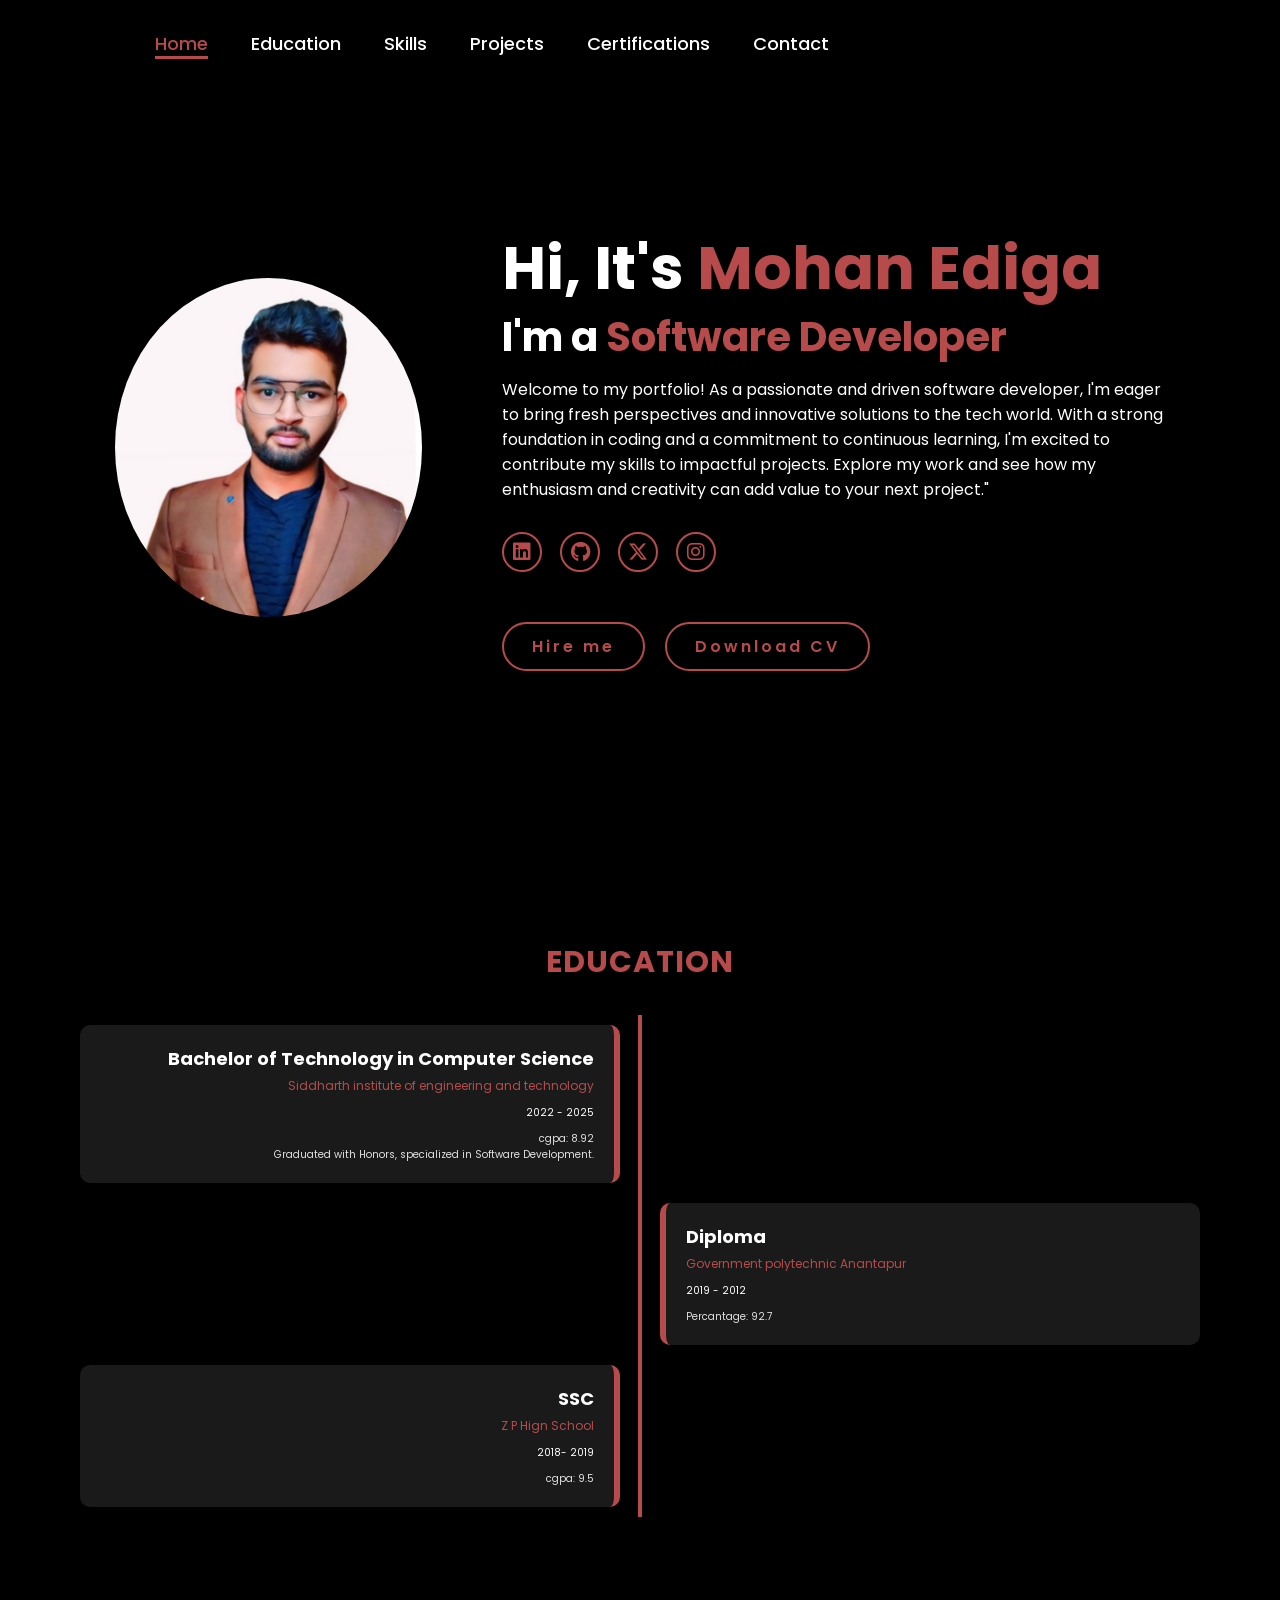
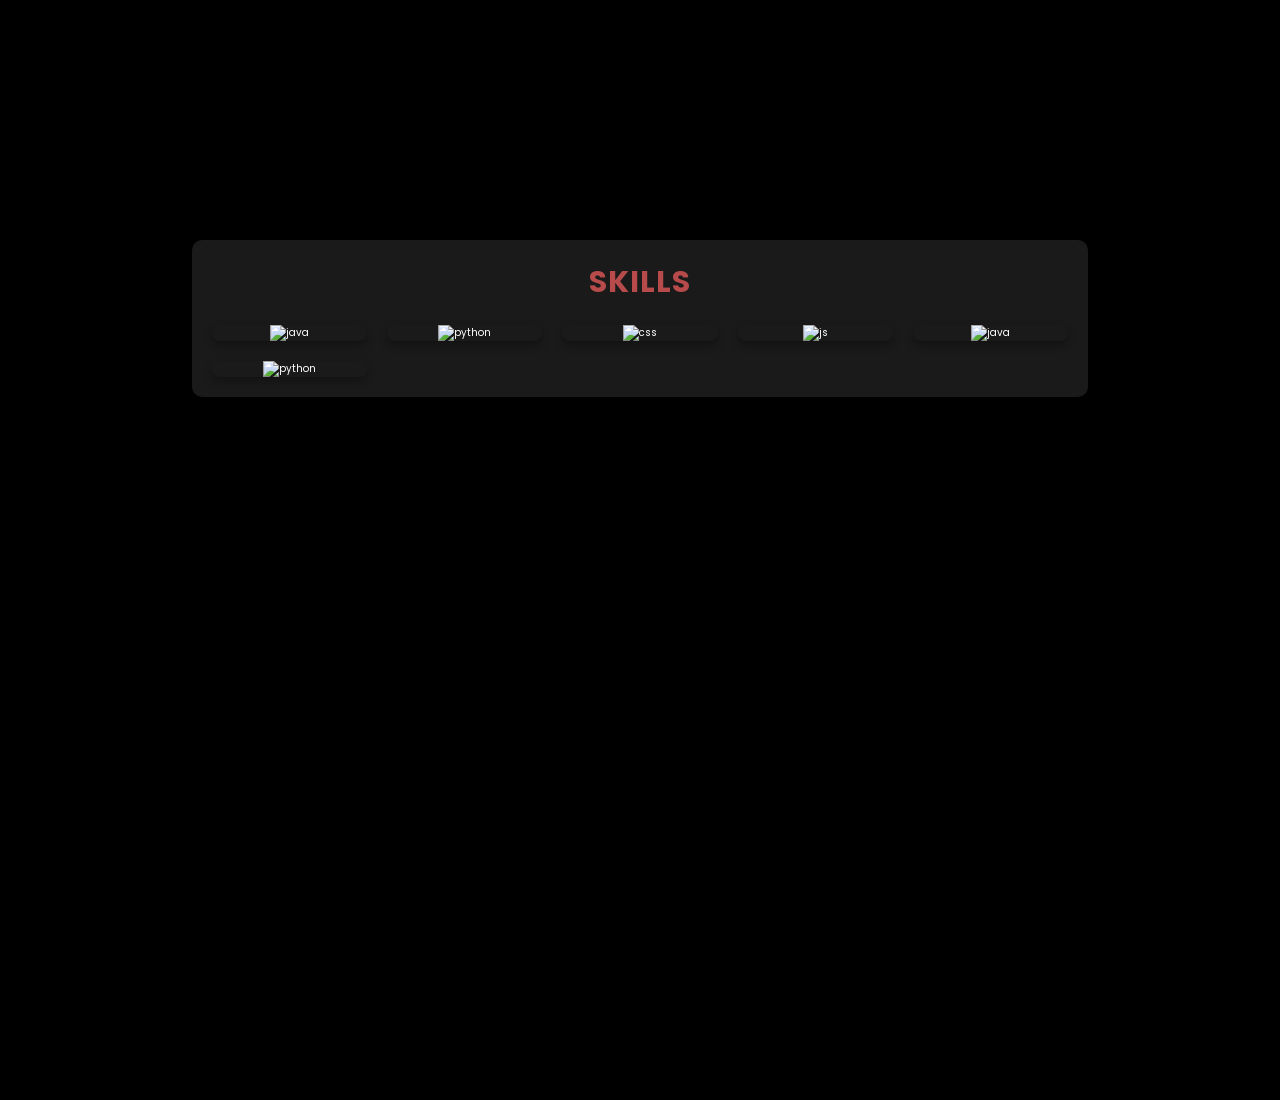
==== index.html @ 0253d7ac "Add files via upload" ====
<!DOCTYPE html>
<html lang="en">
<head>
    <meta charset="UTF-8">
    <meta name="viewport" content="width=device-width, initial-scale=1.0">
    <link rel="stylesheet" href="https://cdnjs.cloudflare.com/ajax/libs/font-awesome/6.5.2/css/all.min.css">
    <link rel="stylesheet" href="style.css">
    
    <title>Portfolio Website</title>
</head>
<body>
    <header>
        
        <div class="menu-button" onclick="toggleMenu()">☰</div>
        <nav>
            <a href="#home" class="active">Home</a>
            <a href="#education">Education</a>
            <a href="#skills">Skills</a>
            <a href="#">Projects</a>
            <a href="#">Certifications</a>
            <a href="#">Contact</a>
        </nav>
    </header>
    <section class="home" id="home">
        <div class="home-img">
            <img src="Photo.jpg" alt="profile photo">
        </div>
        <div class="home-content">
            <h1>Hi, It's <span>Mohan Ediga</span></h1>
            <h3 class="typing-text">I'm a <span>Software Developer</span></h3>
            <p>Welcome to my portfolio! As a passionate and driven software developer,
                 I'm eager to bring fresh perspectives and innovative solutions to the
                  tech world. With a strong foundation in coding and a commitment to 
                  continuous learning, I'm excited to contribute my skills to impactful 
                  projects. Explore my work and see how my enthusiasm and creativity can
                   add value to your next project."</p>
            <div class="social-icons">
                <a href="#"><i class="fa-brands fa-linkedin"></i></a>
                <a href="#"><i class="fa-brands fa-github"></i></a>
                <a href="#"><i class="fa-brands fa-x-twitter"></i></a>
                <a href="#"><i class="fa-brands fa-instagram"></i></a>
            </div>
            <div class="buttons">
                <a href="#" class="btn">Hire me</a>
                <a href="Mohan_Ediga_CV.pdf" download class="btn">Download CV</a>
            </div>
        </div>
    </section>
    <script>
        function toggleMenu() {
            const nav = document.querySelector('nav');
            nav.classList.toggle('active');
        }
    </script>
        <section id="education" class="education-section">
            <h2 class="section-title">Education</h2>
            <div class="timeline">
                <div class="timeline-item left">
                    <div class="timeline-content">
                        <h3 class="degree">Bachelor of Technology in Computer Science</h3>
                        <p class="institution">Siddharth institute of engineering and technology</p>
                        <span class="timeline-date">2022 - 2025</span>
                        <p class="description"> cgpa: 8.92 <br>Graduated with Honors, specialized in Software Development.</p>
                    </div>
                </div>
                <div class="timeline-item right">
                    <div class="timeline-content">
                        <h3 class="degree">Diploma</h3>
                        <p class="institution">Government polytechnic Anantapur</p>
                        <span class="timeline-date">2019 - 2012</span>
                        <p class="description">Percantage: 92.7</p>
                    </div>
                </div>
                <div class="timeline-item left">
                    <div class="timeline-content">
                        <h3 class="degree">SSC</h3>
                        <p class="institution">Z P Hign School</p>
                        <span class="timeline-date">2018- 2019</span>
                        <p class="description"> cgpa: 9.5 </p>
                    </div>
                </div>
                <!-- Add more timeline items as needed -->
            </div>
        </section>
        <script>
         document.addEventListener('DOMContentLoaded', function() {
    const timelineItems = document.querySelectorAll('.timeline-item');

    function animateOnScroll() {
        const windowHeight = window.innerHeight;
        timelineItems.forEach(item => {
            const itemTop = item.getBoundingClientRect().top;
            const itemBottom = item.getBoundingClientRect().bottom;

            if (itemTop < windowHeight - 100 && itemBottom > 0) { // Adjust trigger point as needed
                item.classList.add('show');
                item.classList.remove('hide');
            } else {
                item.classList.remove('show');
                item.classList.add('hide');
            }
        });
    }

    window.addEventListener('scroll', animateOnScroll);
    animateOnScroll(); // Initial check in case items are already in view
});

    </script>
    <section class="skills-section" id="skills">
        <div class="skills-container">
            <h2>Skills</h2>
            <div class="skills-grid">
                <div class="skill-item">
                    <img src="https://dev.java/assets/images/java-logo-vert-blk.png" alt="java">
                </div>
                <div class="skill-item">
                    <img src="https://miro.medium.com/v2/resize:fit:700/1*3IcLSFuT8PQg4cUBaRXH1A.png" alt="python">
                </div>
                <div class="skill-item">
                    <img src="https://e7.pngegg.com/pngimages/603/759/png-clipart-css3-cascading-style-sheets-logo-html-world-wide-web-blue-angle-thumbnail.png" alt="css">
                </div>
                <div class="skill-item">
                    <img src="https://w7.pngwing.com/pngs/160/708/png-transparent-javascript-logo-javascript-logo-language-algorithm-app-3d-icon-thumbnail.png" alt="js">
                </div>
                <div class="skill-item">
                    <img src="https://dev.java/assets/images/java-logo-vert-blk.png" alt="java">
                </div>
                <div class="skill-item">
                    <img src="https://miro.medium.com/v2/resize:fit:700/1*3IcLSFuT8PQg4cUBaRXH1A.png" alt="python">
                </div>
                <!-- Add more skill items as needed -->
            </div>
        </div>
    </section>
    
       

</body>
</html>
---- style.css ----
@import url('https://fonts.googleapis.com/css2?family=Poppins:wght@100;200;300;400;500;600&display=swap');

*{
    margin: 0;
    padding: 0;
    box-sizing: border-box;
    text-decoration: none;
    border: none;
    outline: none;
    font-family: 'Poppins', sans-serif;
}

html{
    font-size: 62.5%;
}

body{
    width: 100%;
    height: 100vh;
    overflow-x: hidden;
    background-color: black;
    color: white;
}

header{
    margin-top: 20px;
    position: fixed;
    top: 0;
    left: 0;
    width: 100%;
    padding: 1rem 9%;
    
    background-color: transparent;
    filter: drop-shadow(10px);
    display: flex;
    justify-content: space-between;
    align-items: center;
    z-index: 100;
}

.menu-button {
    display: none;
    position: absolute;
    top: 1rem;
    left: 1rem;
    font-size: 2rem;
    cursor: pointer;
    z-index: 1000;
}

nav a{
    font-size: 1.8rem;
    color: white;
    margin-left: 4rem;
    font-weight: 500;
    transition: 0.3s ease;
    border-bottom: 3px solid transparent;
}

nav a:hover,
nav a.active{
    color: #b74b4b;
    border-bottom: 3px solid #b74b4b;
}

@media(max-width:800px){
    .menu-button {
        display: block;
    }

    nav {
        position: absolute;
        display: none;
        top: 0;
        left: -100%; /* Hidden off the screen initially */
        width: 60%;
        height: 100%;
        padding: 2rem;
       
        background-color: #161616;
        transition: left 0.3s ease-in-out;
        border-right: 3px solid #b74b4b;
        border-bottom-right-radius: 2rem;
    }

    nav.active {
        left: 0; /* Slide in from the left */
        display: block;
    }

    nav a {
        display: block;
        font-size: 2rem;
        margin: 2rem 0;
    }

    nav a:hover
     {
        padding: 1rem;
        border-radius: 0.5rem;
        border-bottom: 0.5rem solid #b74b4b;
        background-color: #2b2b2b;
    }
}

section{
    min-height: 100vh;
    padding: 5rem 9% 5rem;
}

.home{
    display: flex;
    justify-content: center;
    align-items: center;
    gap: 8rem;
    background-color: black;
}

.home .home-content h1{
    font-size: 6rem;
    font-weight: 700;
    line-height: 1.3;
}

span{
    color: #b74b4b;
}

.home-content h3{
    font-size: 4rem;
    margin-bottom: 1rem;
    font-weight: 700;
}

.home-content p{
    font-size: 1.6rem;
}

.home-img{
    border-radius: 50%;
}

.home-img img{
    position: relative;
    width: 24vw; /* Decreased size */
    border-radius: 50%;
    box-shadow: 0 0 25px solid #b74b4b;
    cursor: pointer;
    transition: 0.2s linear;
}

.social-icons a{
    display: inline-flex;
    justify-content: center;
    align-items: center;
    width: 4rem;
    height: 4rem;
    background-color: transparent;
    border: 0.2rem solid #b74b4b;
    font-size: 2rem;
    border-radius: 50%;
    margin: 3rem 1.5rem 3rem 0;
    transition: 0.3s ease;
    color: #b74b4b;
}

.social-icons a:hover{
    color: black;
    transform: scale(1.3) translateY(-5px);
    background-color: #b74b4b;
    box-shadow: 0  0 25px #b74b4b;
}

.buttons {
    display: flex;
    gap: 2rem;
    margin-top: 2rem;
}

.btn{
    display: inline-block;
    padding: 1rem 2.8rem;
    background-color: black;
    border-radius: 4rem;
    font-size: 1.6rem;
    color: #b74b4b;
    letter-spacing: 0.3rem;
    font-weight: 600;
    border: 2px solid #b74b4b;
    transition: 0.3s ease;
    cursor: pointer;
}

.btn:hover{
    transform: scale(1.03);
    background-color: #b74b4b;
    color: black;
    box-shadow: 0 0 25px #b74b4b;
}

.typing-text{
    font-size: 34px;
    font-weight: 600;
    min-width: 280px;
}

.typing-text span{
    position: relative;
}

@media (max-width: 1000px){
    .home{
        gap: 4rem;
    }
}

@media(max-width:700px){
    .home{
        flex-direction: column;
        margin: 5rem 4rem;
    }

    .home .home-content h3{
        font-size: 2.5rem;
    }

    .home-content h1{
        font-size: 50%;
    }

    .home-img img{
        width: 50vw; /* Decreased size on mobile */
        margin-top: 4rem;
    }
}



/*  eduatiion section */
                                 


.education-section {
    padding: 4rem 0;
     /* Black background */
    position: relative;
    z-index: 1;
}

.section-title {
    font-size: 3rem;
    text-align: center;
    color: #b74b4b;
    margin-bottom: 3rem;
    text-transform: uppercase;
    letter-spacing: 0.1rem;
    position: relative;
}

.timeline {
    position: relative;
    max-width: 1200px;
    margin: 0 auto;
    padding: 0 2rem;
    list-style-type: none;
}

.timeline::before {
    content: '';
    position: absolute;
    top: 0;
    bottom: 0;
    left: 50%;
    width: 4px;
    background-color: #b74b4b;
    transform: translateX(-50%);
    z-index: 1;
}

.timeline-item {
    position: relative;
    width: 50%;
    padding: 1rem 2rem;
    box-sizing: border-box;
    opacity: 0; /* Initially hidden */
    transition: opacity 0.6s ease, transform 0.6s ease;
}

.timeline-item.left {
    left: 0;
    text-align: right;
    transform: translateX(-50px); /* Initially offset for left items */
}

.timeline-item.right {
    left: 50%;
    text-align: left;
    transform: translateX(50px); /* Initially offset for right items */
}

.timeline-item.show {
    opacity: 1; /* Make visible */
    transform: translateX(0); /* Reset position */
}

.timeline-item.hide {
    opacity: 0; /* Hide when not in view */
    transform: translateX(-50px); /* Move out to left for left items */
}

.timeline-item.right.hide {
    transform: translateX(50px); /* Move out to right for right items */
}

.timeline-item .timeline-content {
    background-color: rgba(255, 255, 255, 0.1);
    padding: 2rem;
    border-radius: 1rem;
    box-shadow: 0 8px 32px rgba(0, 0, 0, 0.37);
    transition: transform 0.3s ease-in-out, box-shadow 0.3s ease-in-out;
    position: relative;
    z-index: 2;
}

.timeline-item.left .timeline-content {
    border-right: 6px solid #b74b4b;
}

.timeline-item.right .timeline-content {
    border-left: 6px solid #b74b4b;
}

.timeline-item:hover .timeline-content {
    transform: translateY(-10px);
    box-shadow: 0 12px 24px rgba(0, 0, 0, 0.5);
}

.degree {
    font-size: 1.8rem;
    color: #ffffff;
    margin-bottom: 0.5rem;
}

.institution {
    font-size: 1.2rem;
    color: #b74b4b;
    margin-bottom: 1rem;
}

.timeline-date {
    font-size: 1rem;
    color: #ffffff;
    margin-bottom: 1rem;
    display: block;
}

.description {
    font-size: 1rem;
    color: #e0e0e0;
}

@keyframes slideInLeft {
    0% {
        opacity: 0;
        transform: translateX(-50px);
    }
    100% {
        opacity: 1;
        transform: translateX(0);
    }
}

@keyframes slideInRight {
    0% {
        opacity: 0;
        transform: translateX(50px);
    }
    100% {
        opacity: 1;
        transform: translateX(0);
    }
}

@media screen and (max-width: 768px) {
    .timeline-item {
        width: 100%;
        padding-left: 5rem;
        padding-right: 5rem;
    }

    .timeline-item.left,
    .timeline-item.right {
        left: 0;
        text-align: center;
        transform: translateX(0);
    }

    .timeline::before {
        left: 10%;
    }
}

/* skill section */

.skills-section {
    padding: 4rem 0;
    
    position: relative;
}

.skills-container {
    width: 70%;
    margin: 0 auto;
    padding: 2rem;
    background: rgba(255, 255, 255, 0.1);
    backdrop-filter: blur(10px);
    border-radius: 1rem;
    box-shadow: 0 8px 32px rgba(0, 0, 0, 0.37);
    text-align: center;
}

.skills-container h2 {
    font-size: 3rem;
    color: #b74b4b;
    margin-bottom: 2rem;
    text-transform: uppercase;
    letter-spacing: 0.1rem;
}

.skills-grid {
    display: grid;
    grid-template-columns: repeat(auto-fit, minmax(150px, 1fr));
    gap: 2rem;
}

.skill-item {
    position: relative;
    overflow: hidden;
    border-radius: 1rem;
    box-shadow: 0 4px 8px rgba(0, 0, 0, 0.3);
    transition: transform 0.3s ease, box-shadow 0.3s ease;
}

.skill-item img {
    width: 100%;
    height: 100%;
    object-fit: cover;
    transition: transform 0.3s ease, filter 0.3s ease;
}

.skill-item:hover {
    transform: translateY(-10px);
    box-shadow: 0 10px 20px rgba(0, 0, 0, 0.5);
}

.skill-item:hover img {
    transform: scale(1.1);
    filter: brightness(1.2);
}
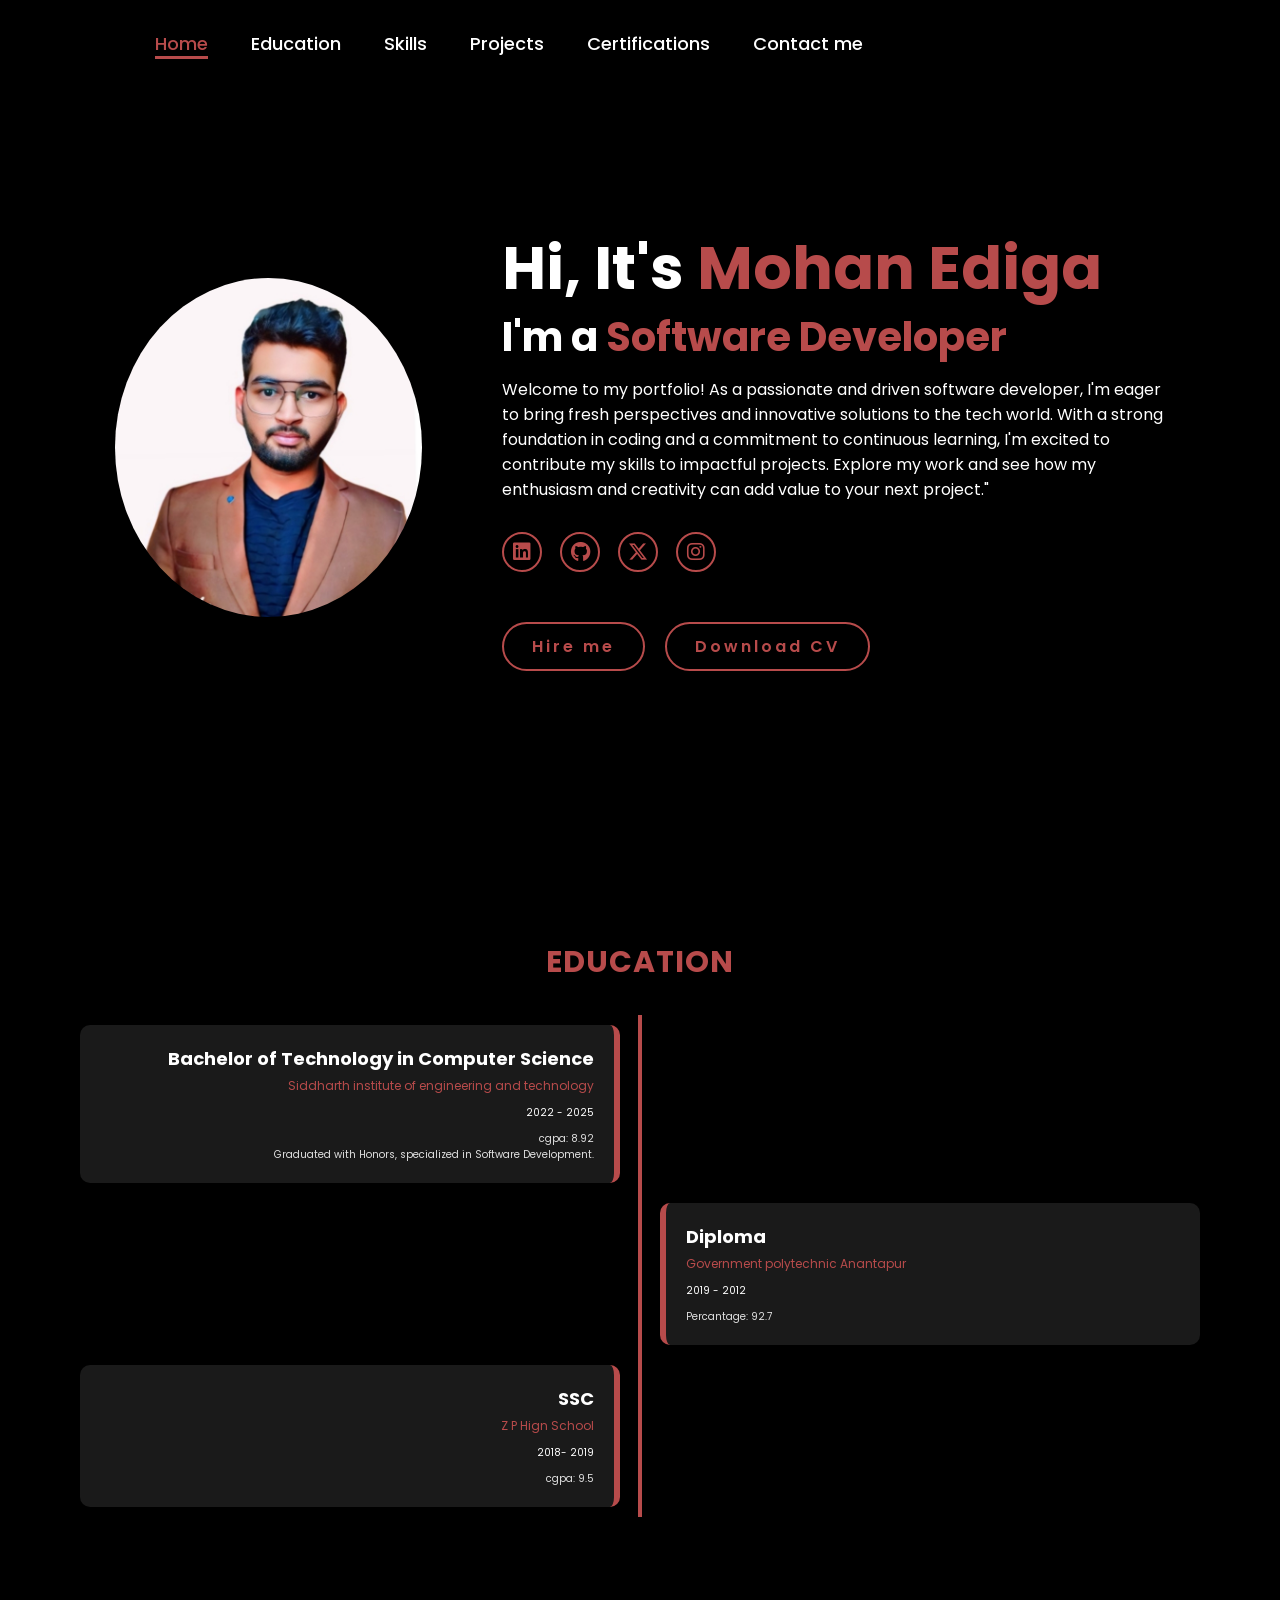
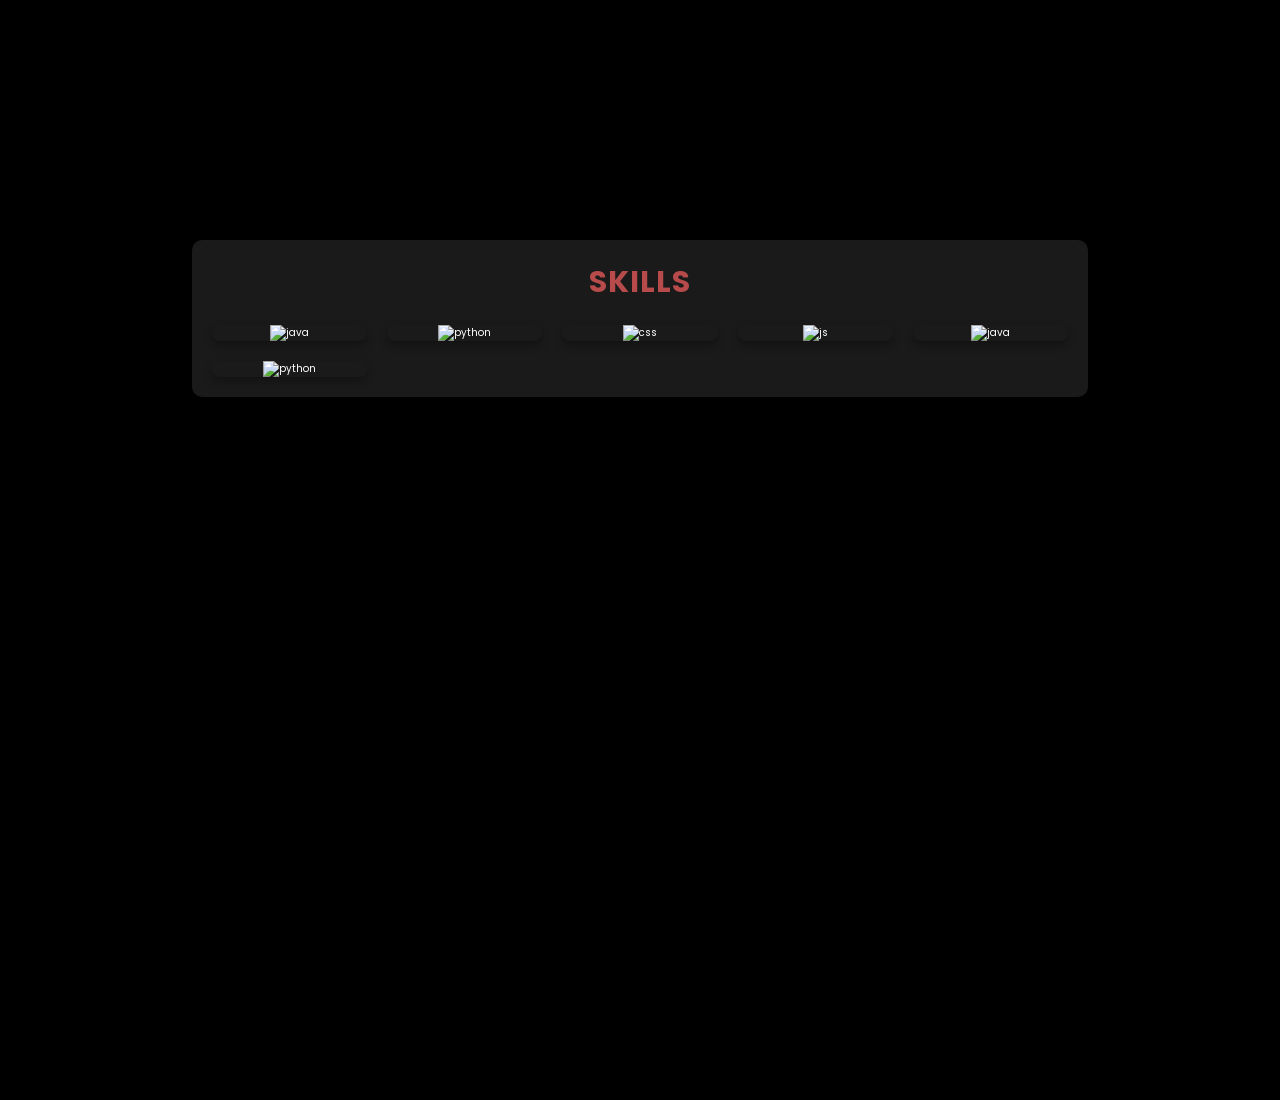
==== commit 265f911f: "Update index.html" ====
--- a/index.html
+++ b/index.html
@@ -18,7 +18,7 @@
             <a href="#skills">Skills</a>
             <a href="#">Projects</a>
             <a href="#">Certifications</a>
-            <a href="#">Contact</a>
+            <a href="#">Contact me</a>
         </nav>
     </header>
     <section class="home" id="home">
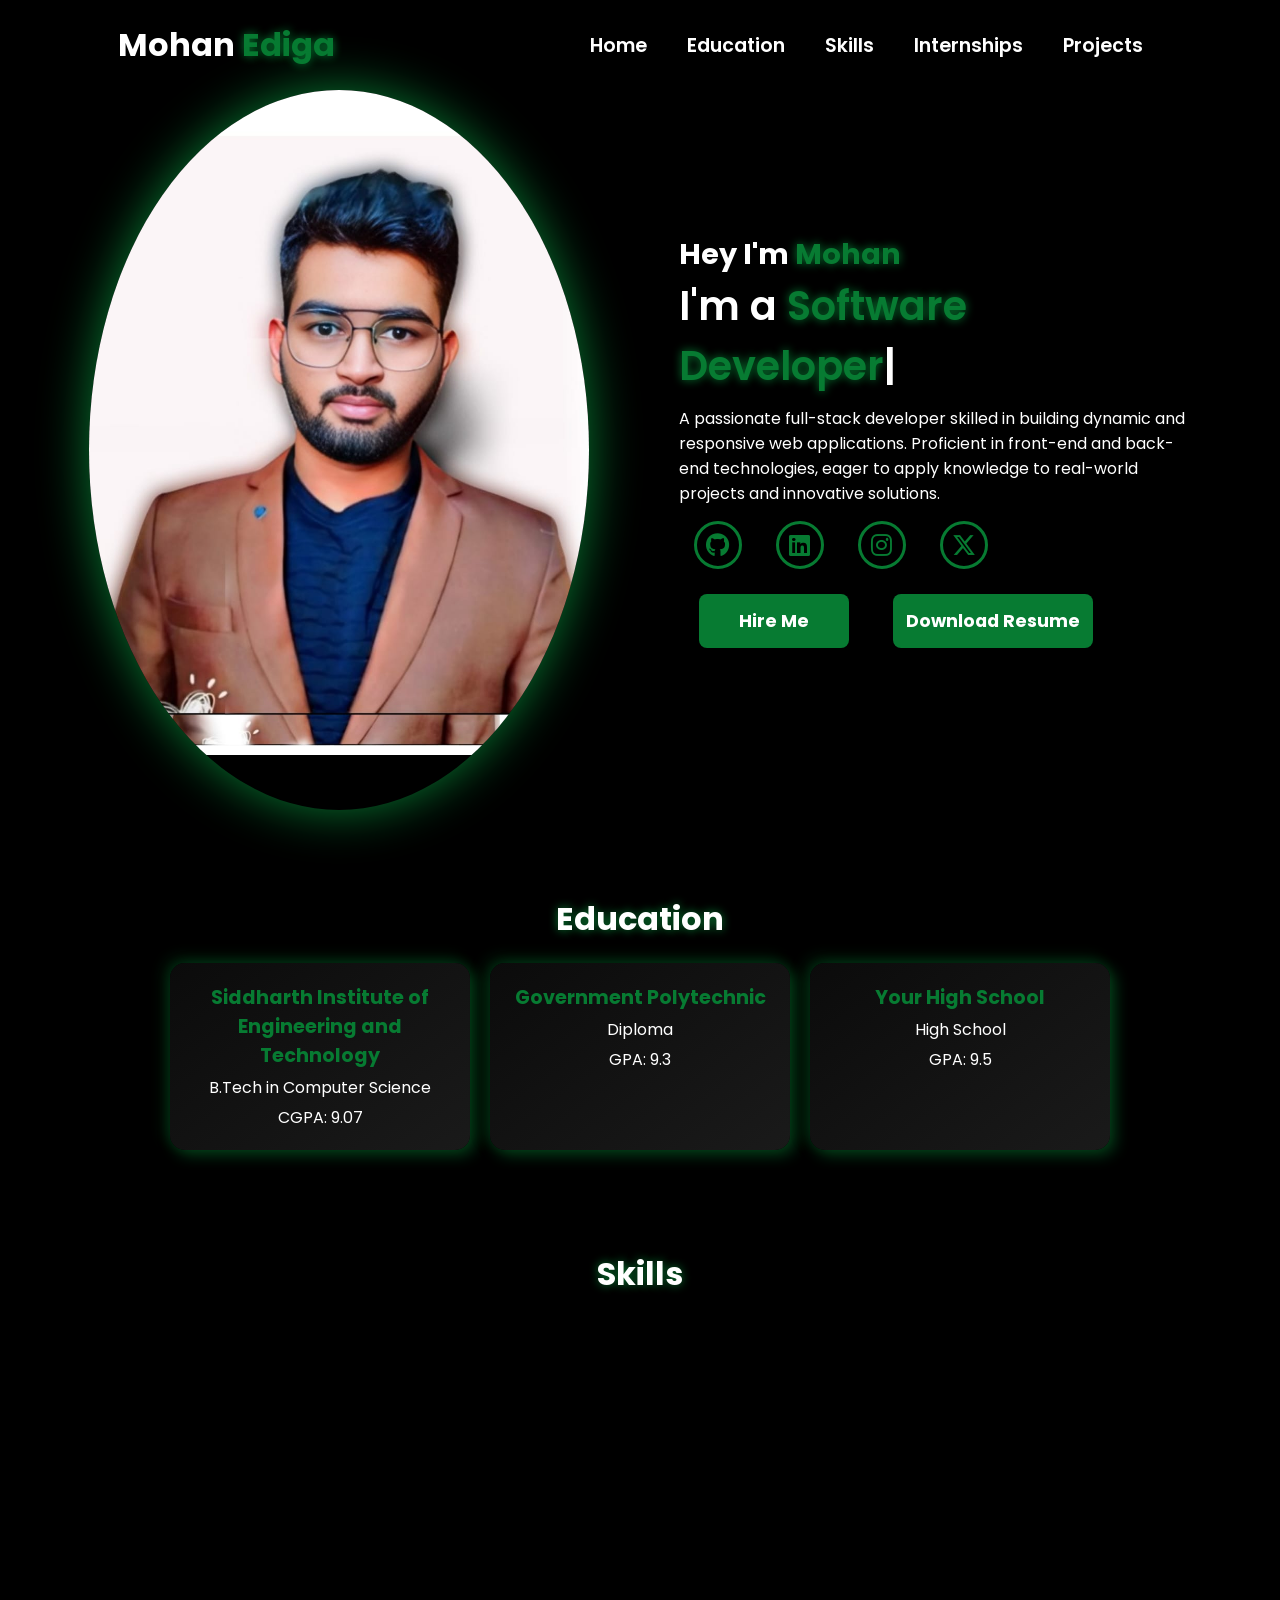
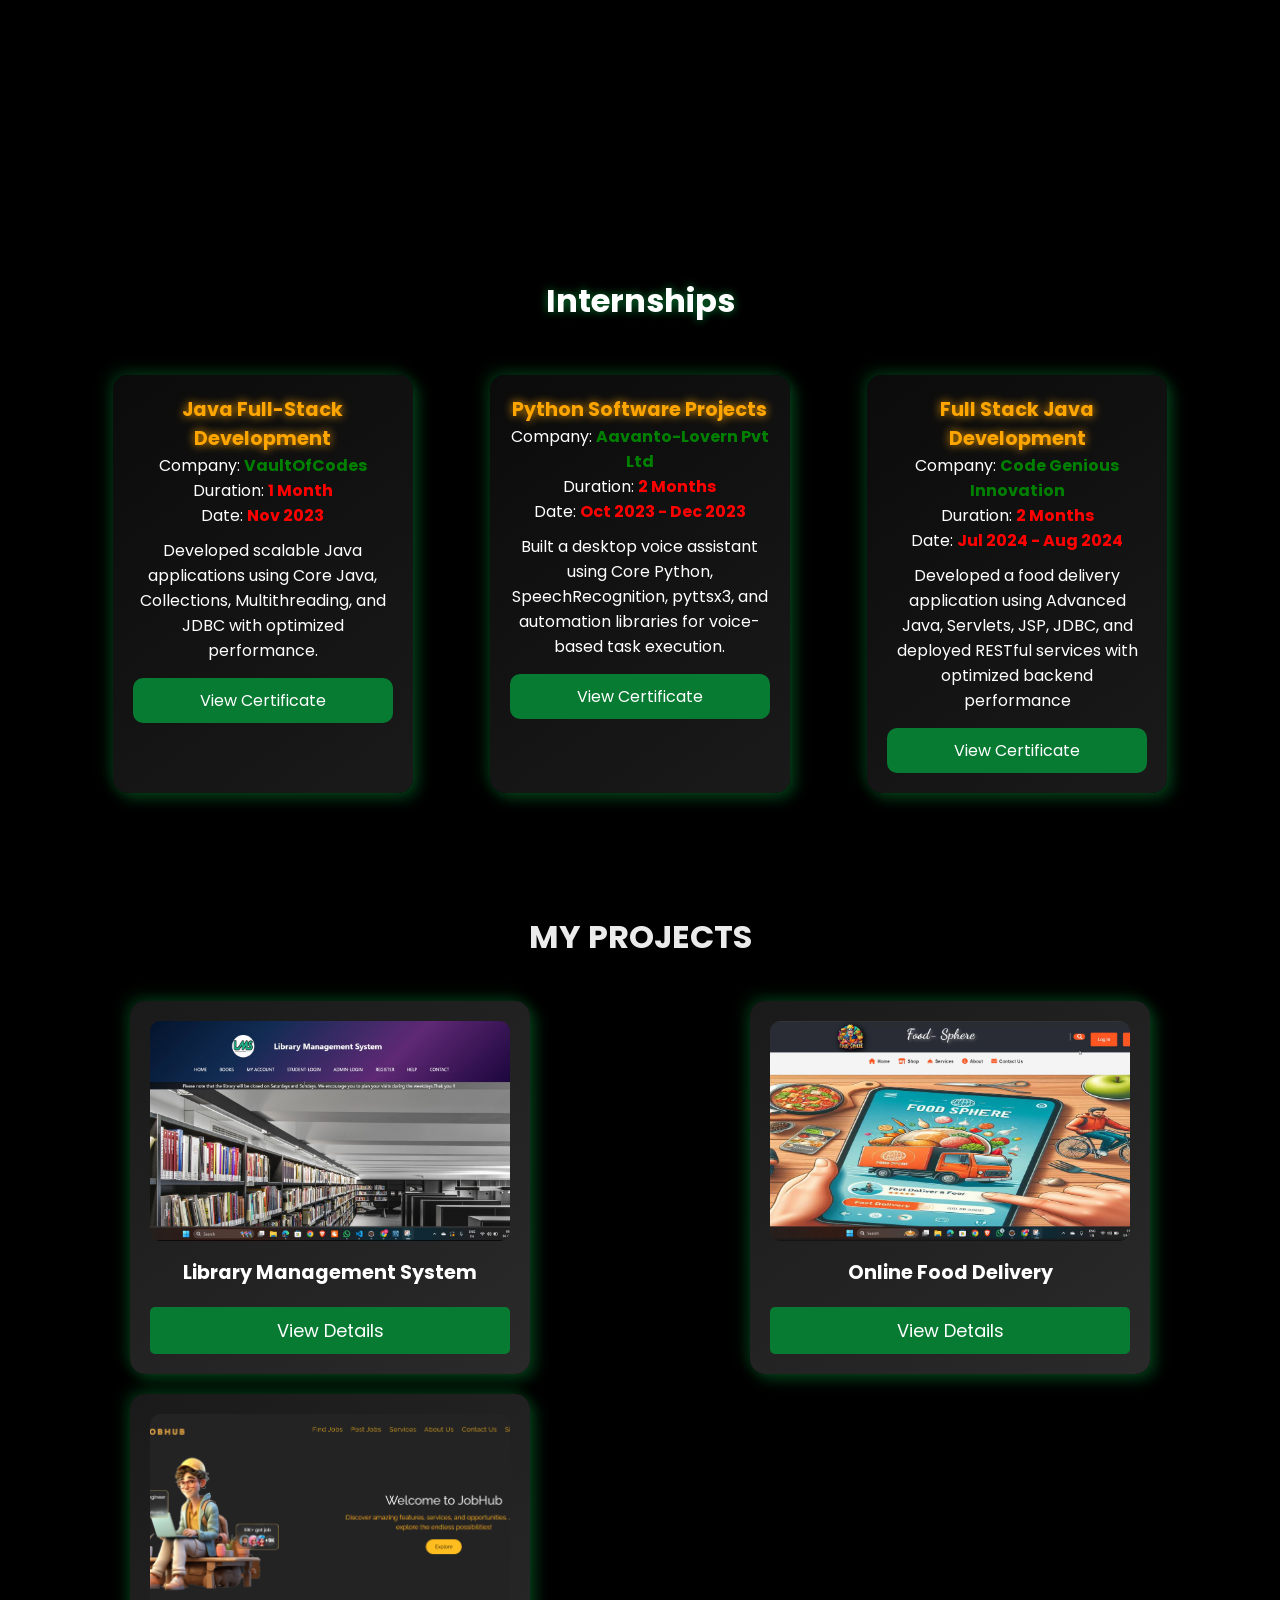
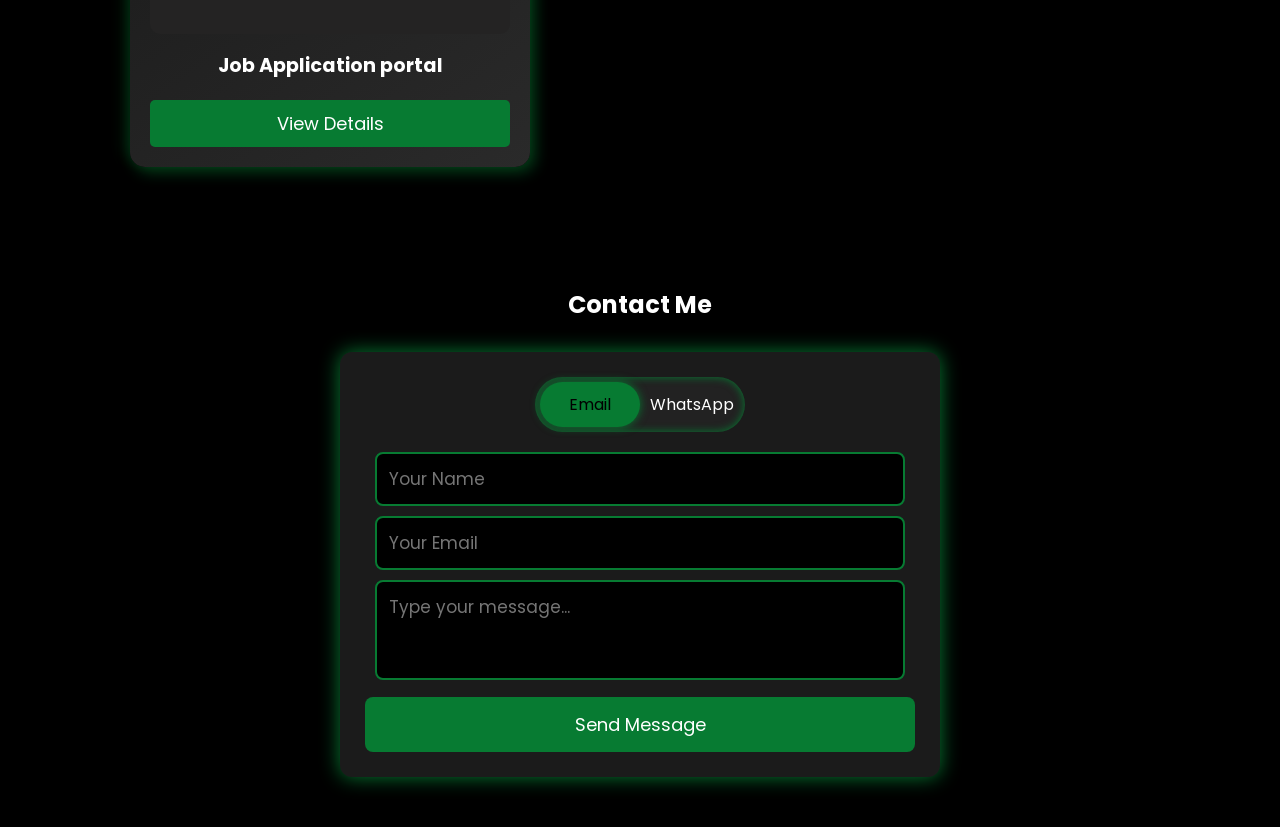
==== commit be1a7843: "v1" ====
--- a/index.html
+++ b/index.html
@@ -1,140 +1,475 @@
-<!DOCTYPE html>
-<html lang="en">
-<head>
-    <meta charset="UTF-8">
-    <meta name="viewport" content="width=device-width, initial-scale=1.0">
-    <link rel="stylesheet" href="https://cdnjs.cloudflare.com/ajax/libs/font-awesome/6.5.2/css/all.min.css">
-    <link rel="stylesheet" href="style.css">
-    
-    <title>Portfolio Website</title>
-</head>
-<body>
-    <header>
-        
-        <div class="menu-button" onclick="toggleMenu()">☰</div>
-        <nav>
-            <a href="#home" class="active">Home</a>
-            <a href="#education">Education</a>
-            <a href="#skills">Skills</a>
-            <a href="#">Projects</a>
-            <a href="#">Certifications</a>
-            <a href="#">Contact me</a>
-        </nav>
-    </header>
-    <section class="home" id="home">
-        <div class="home-img">
-            <img src="Photo.jpg" alt="profile photo">
-        </div>
-        <div class="home-content">
-            <h1>Hi, It's <span>Mohan Ediga</span></h1>
-            <h3 class="typing-text">I'm a <span>Software Developer</span></h3>
-            <p>Welcome to my portfolio! As a passionate and driven software developer,
-                 I'm eager to bring fresh perspectives and innovative solutions to the
-                  tech world. With a strong foundation in coding and a commitment to 
-                  continuous learning, I'm excited to contribute my skills to impactful 
-                  projects. Explore my work and see how my enthusiasm and creativity can
-                   add value to your next project."</p>
-            <div class="social-icons">
-                <a href="#"><i class="fa-brands fa-linkedin"></i></a>
-                <a href="#"><i class="fa-brands fa-github"></i></a>
-                <a href="#"><i class="fa-brands fa-x-twitter"></i></a>
-                <a href="#"><i class="fa-brands fa-instagram"></i></a>
-            </div>
-            <div class="buttons">
-                <a href="#" class="btn">Hire me</a>
-                <a href="Mohan_Ediga_CV.pdf" download class="btn">Download CV</a>
-            </div>
-        </div>
-    </section>
-    <script>
-        function toggleMenu() {
-            const nav = document.querySelector('nav');
-            nav.classList.toggle('active');
-        }
-    </script>
-        <section id="education" class="education-section">
-            <h2 class="section-title">Education</h2>
-            <div class="timeline">
-                <div class="timeline-item left">
-                    <div class="timeline-content">
-                        <h3 class="degree">Bachelor of Technology in Computer Science</h3>
-                        <p class="institution">Siddharth institute of engineering and technology</p>
-                        <span class="timeline-date">2022 - 2025</span>
-                        <p class="description"> cgpa: 8.92 <br>Graduated with Honors, specialized in Software Development.</p>
-                    </div>
-                </div>
-                <div class="timeline-item right">
-                    <div class="timeline-content">
-                        <h3 class="degree">Diploma</h3>
-                        <p class="institution">Government polytechnic Anantapur</p>
-                        <span class="timeline-date">2019 - 2012</span>
-                        <p class="description">Percantage: 92.7</p>
-                    </div>
-                </div>
-                <div class="timeline-item left">
-                    <div class="timeline-content">
-                        <h3 class="degree">SSC</h3>
-                        <p class="institution">Z P Hign School</p>
-                        <span class="timeline-date">2018- 2019</span>
-                        <p class="description"> cgpa: 9.5 </p>
-                    </div>
-                </div>
-                <!-- Add more timeline items as needed -->
-            </div>
-        </section>
-        <script>
-         document.addEventListener('DOMContentLoaded', function() {
-    const timelineItems = document.querySelectorAll('.timeline-item');
-
-    function animateOnScroll() {
-        const windowHeight = window.innerHeight;
-        timelineItems.forEach(item => {
-            const itemTop = item.getBoundingClientRect().top;
-            const itemBottom = item.getBoundingClientRect().bottom;
-
-            if (itemTop < windowHeight - 100 && itemBottom > 0) { // Adjust trigger point as needed
-                item.classList.add('show');
-                item.classList.remove('hide');
-            } else {
-                item.classList.remove('show');
-                item.classList.add('hide');
-            }
-        });
-    }
-
-    window.addEventListener('scroll', animateOnScroll);
-    animateOnScroll(); // Initial check in case items are already in view
-});
-
-    </script>
-    <section class="skills-section" id="skills">
-        <div class="skills-container">
-            <h2>Skills</h2>
-            <div class="skills-grid">
-                <div class="skill-item">
-                    <img src="https://dev.java/assets/images/java-logo-vert-blk.png" alt="java">
-                </div>
-                <div class="skill-item">
-                    <img src="https://miro.medium.com/v2/resize:fit:700/1*3IcLSFuT8PQg4cUBaRXH1A.png" alt="python">
-                </div>
-                <div class="skill-item">
-                    <img src="https://e7.pngegg.com/pngimages/603/759/png-clipart-css3-cascading-style-sheets-logo-html-world-wide-web-blue-angle-thumbnail.png" alt="css">
-                </div>
-                <div class="skill-item">
-                    <img src="https://w7.pngwing.com/pngs/160/708/png-transparent-javascript-logo-javascript-logo-language-algorithm-app-3d-icon-thumbnail.png" alt="js">
-                </div>
-                <div class="skill-item">
-                    <img src="https://dev.java/assets/images/java-logo-vert-blk.png" alt="java">
-                </div>
-                <div class="skill-item">
-                    <img src="https://miro.medium.com/v2/resize:fit:700/1*3IcLSFuT8PQg4cUBaRXH1A.png" alt="python">
-                </div>
-                <!-- Add more skill items as needed -->
-            </div>
-        </div>
-    </section>
-    
-       
-
-</body>
-</html>
+<!DOCTYPE html>
+<html lang="en">
+<head>
+    <meta charset="UTF-8">
+    <meta name="viewport" content="width=device-width, initial-scale=1.0">
+    <link rel="stylesheet" href="https://cdnjs.cloudflare.com/ajax/libs/font-awesome/6.5.1/css/all.min.css">
+    <link rel="stylesheet" href="https://unpkg.com/aos@next/dist/aos.css" />
+    <link rel="stylesheet" href="portfolio.css">
+    <title>Mohan Portfolio</title>
+</head>
+<body>
+    <nav>
+        <div class="nav-container">
+            <div class="logo" data-aos="zoom-in" data-aos-duration="1500">
+                Mohan <span>Ediga</span>
+            </div>
+            <div class="links">
+                <div class="link" data-aos="fade-up" data-aos-duration="1500" data-aos-delay="100"><a href="#home">Home</a></div>
+                <div class="link" data-aos="fade-up" data-aos-duration="1500" data-aos-delay="200"><a href="#education">Education</a></div>
+                <div class="link" data-aos="fade-up" data-aos-duration="1500" data-aos-delay="300"><a href="#Skills">Skills</a></div>
+                <div class="link" data-aos="fade-up" data-aos-duration="1500" data-aos-delay="400"><a href="#internships">Internships</a></div>
+                <div class="link" data-aos="fade-up" data-aos-duration="1500" data-aos-delay="500"><a href="#projects">Projects</a></div>
+        </div>
+        <i class="fa-solid fa-bars hamburg" onclick="hamburg()"></i>
+    </div>
+        <div class="dropdown">
+            <div class="links">
+                <a href="#home">Home</a>
+                <a href="#education">Education</a>
+                <a href="#Skills">Skills</a>
+                <a href="#internships">Internships</a>
+                <a href="#projects">Projects</a>
+                <i class="fa-solid fa-xmark cancel" onclick="cancel()"></i>
+            </div>
+        </div>
+    </nav>
+    <section>
+        <div class="main-container" id="home">
+            <div class="image" data-aos="zoom-out" data-aos-duration="3000">
+                <img src="images/profile.jpg" alt="">
+            </div>
+            <div class="content">
+                <h1 data-aos="fade-left" data-aos-duration="1500" data-aos-delay="700">Hey I'm <span>Mohan</span></h1>
+                <div class="typewriter" data-aos="fade-right" data-aos-duration="1500" data-aos-delay="900">I'm a <span class="typewriter-text"></span><label for="">|</label></div>
+                <p data-aos="flip-down" data-aos-duration="1500" data-aos-delay="1100">A passionate full-stack developer skilled in building dynamic and responsive web applications.
+                                                                                         Proficient in front-end and back-end technologies, eager to apply knowledge to real-world
+                                                                                          projects and innovative solutions.</p>
+                <div class="social-links">
+                    <a href="https://github.com/mohanediga508" data-aos="fade-up" data-aos-duration="1500" data-aos-delay="1300"><i class="fa-brands fa-github"></i></a>
+                    <a href="https://www.linkedin.com/in/mohanediga/" data-aos="fade-up" data-aos-duration="1500" data-aos-delay="1500"><i class="fa-brands fa-linkedin"></i></a>
+                    <a href="https://www.instagram.com/call_me_professor_______" data-aos="fade-up" data-aos-duration="1500" data-aos-delay="1400"><i class="fa-brands fa-instagram"></i></a>
+                    <a href="https://x.com/mohan26501?t=OwZgl7I8UxKqTT3iQe4KuQ&s=09" data-aos="fade-up" data-aos-duration="1500" data-aos-delay="1600"><i class="fa-brands fa-x-twitter"></i></a>
+                </div>
+                <!-- Buttons -->
+                <div class="btn-container">
+                    <a href="#contact">
+                        <button id="hireMeBtn" class="hire-btn">Hire Me</button>
+                    </a>
+                    
+                    <a href="assets/1Resume.pdf" download="EdigaMohan_Resume.pdf">
+                        <button class="cv-btn">Download Resume</button>
+                    </a>
+                </div>
+
+
+                
+            </div>
+        </div>
+       
+        
+        <div >
+            <h1>edication section</h1>
+        </div>
+    </section>
+    <section class="education-section" id="education">
+        <h2 class="education-title">Education</h2>
+        <div class="education-container">
+            <div class="education-box" data-aos="fade-up" data-aos-duration="1500">
+                <h3 class="education-college">Siddharth Institute of Engineering and Technology</h3>
+                <p class="education-branch">B.Tech in Computer Science</p>
+                <p class="education-cgpa">CGPA: 9.07</p>
+            </div>
+            <div class="education-box" data-aos="fade-up" data-aos-duration="1500" data-aos-delay="200">
+                <h3 class="education-college">Government Polytechnic</h3>
+                <p class="education-branch">Diploma </p>
+                <p class="education-cgpa">GPA: 9.3</p>
+            </div>
+            <div class="education-box" data-aos="fade-up" data-aos-duration="1500" data-aos-delay="400">
+                <h3 class="education-college">Your High School</h3>
+                <p class="education-branch">High School</p>
+                <p class="education-cgpa">GPA: 9.5</p>
+            </div>
+        </div>
+    </section>
+    <section class="skills-section" id="Skills">
+        <h2 class="skills-title">Skills</h2>
+        <div class="skills-container">
+            <div class="skill-box" data-aos="flip-left" data-aos-duration="1000">
+                <img src="images/java.png" alt="Java">
+                <p>Java</p>
+            </div>
+            <div class="skill-box" data-aos="flip-left" data-aos-duration="1000" data-aos-delay="200">
+                <img src="images/python.png" alt="Python">
+                <p>python</p>
+            </div>
+            <div class="skill-box" data-aos="flip-left" data-aos-duration="1000" data-aos-delay="400">
+                <img src="images/html5.png" alt="HTML5">
+                <p>HTML5</p>
+            </div>
+            <div class="skill-box" data-aos="flip-left" data-aos-duration="1000" data-aos-delay="600">
+                <img src="images/css3.png" alt="CSS3">
+                <p>CSS3</p>
+            </div>
+            <div class="skill-box" data-aos="flip-left" data-aos-duration="1000" data-aos-delay="800">
+                <img src="images/js.png" alt="JavaScript">
+                <p>JavaScript</p>
+            </div>
+            <div class="skill-box" data-aos="flip-left" data-aos-duration="1000" data-aos-delay="1000">
+                <img src="images/mysql.png" alt="MySQL">
+                <p>MySQL</p>
+            </div>
+            <div class="skill-box" data-aos="flip-left" data-aos-duration="1000">
+                <img src="images/jdbc.png" alt="Java">
+                <p>JDBC</p>
+            </div>
+            <div class="skill-box" data-aos="flip-left" data-aos-duration="1000" data-aos-delay="200">
+                <img src="images/springboot.jpeg" alt="Python">
+                <p>Spring boot</p>
+            </div>
+           
+            <div class="skill-box" data-aos="flip-left" data-aos-duration="1000" data-aos-delay="600">
+                <img src="images/git.png" alt="CSS3">
+                <p>Git</p>
+            </div>
+            <div class="skill-box" data-aos="flip-left" data-aos-duration="1000" data-aos-delay="800">
+                <img src="images/react.jpeg" alt="JavaScript">
+                <p>React Js</p>
+            </div>
+           
+        </div>
+    </section>
+
+    <section class="internship-section" id="internships">
+        <h2 class="internship-title">Internships</h2>
+        <div class="internship-container">
+            
+            <!-- Internship 1 -->
+            <div class="internship-box">
+                <h3 class="internship-domain">Java Full-Stack Development</h3>
+                <p class="internship-company">Company: <span>VaultOfCodes</span></p>
+                <p class="internship-duration">Duration: <span>1 Month</span></p>
+                <p class="internship-date">Date: <span>Nov 2023</span></p>
+                <p class="internship-summary">
+                    Developed scalable Java applications using Core Java, Collections, Multithreading, and JDBC with optimized performance.
+                </p>
+                <button class="view-certificate" data-certificate="images/vaultOfCodes.png">
+                    View Certificate
+                </button>
+            </div>
+    
+            <!-- Internship 2 -->
+            <div class="internship-box">
+                <h3 class="internship-domain">Python Software Projects</h3>
+                <p class="internship-company">Company: <span>Aavanto-Lovern Pvt Ltd</span></p>
+                <p class="internship-duration">Duration: <span>2 Months</span></p>
+                <p class="internship-date">Date: <span>Oct 2023 - Dec 2023</span></p>
+                <p class="internship-summary">
+                    Built a desktop voice assistant using Core Python, SpeechRecognition, pyttsx3, and automation libraries for voice-based task execution.
+                </p>
+                <button class="view-certificate" data-certificate="images/aavanto.png">
+                    View Certificate
+                </button>
+            </div>
+    
+            <!-- Internship 3 -->
+            <div class="internship-box">
+                <h3 class="internship-domain">Full Stack Java Development</h3>
+                <p class="internship-company">Company: <span>Code Genious Innovation</span></p>
+                <p class="internship-duration">Duration: <span>2 Months</span></p>
+                <p class="internship-date">Date: <span>Jul 2024 - Aug 2024</span></p>
+                <p class="internship-summary">
+                    Developed a food delivery application using Advanced Java, Servlets, JSP, JDBC, and deployed RESTful services with optimized backend performance
+                </p>
+                <button class="view-certificate" data-certificate="images/cgi.png">
+                    View Certificate
+                </button>
+            </div>
+        </div>
+    </section>
+    
+    <!-- Certificate Popup (Initially Hidden) -->
+    <div id="certificatePopup" class="certificate-popup">
+        <button id="closePopup" class="close-btn">❌</button>
+        <img id="certificateImage" src="" alt="Internship Certificate">
+    </div>
+    
+    <section id="projects">
+        <h2 class="section-title">My Projects</h2>
+        <div class="projects-container">
+            <!-- Project 1 -->
+            <div class="project-card" onclick="openPopup('project1')">
+                <img src="images/lms-image1.png" alt="Project 1">
+                <h3>Library Management System</h3>
+                <button class="view-details" onclick="event.stopPropagation(); openPopup('project1')">View Details</button>
+            </div>
+    
+            <!-- Project 2 -->
+            <div class="project-card" onclick="openPopup('project2')">
+                <img src="images/foodSphere1.png" alt="Project 2">
+                <h3>Online Food Delivery</h3>
+                <button class="view-details" onclick="event.stopPropagation(); openPopup('project2')">View Details</button>
+            </div>
+    
+            <!-- Project 3 -->
+            <div class="project-card" onclick="openPopup('project3')">
+                <img src="images/jobhub1.png" alt="Project 3">
+                <h3>Job Application portal</h3>
+                <button class="view-details" onclick="event.stopPropagation(); openPopup('project3')">View Details</button>
+            </div>
+        </div>
+    </section>
+    
+    <!-- Project Details Popups -->
+    <div id="project1" class="project-popup">
+        <div class="project-popup-content">
+            <span class="close-popup" onclick="closePopup('project1')">&times;</span>
+            
+            <!-- Project Title -->
+            <h2 class="project-title">Library Management System</h2>
+            
+            <!-- Slideshow -->
+            <div class="slideshow-container">
+                <div class="slides fade">
+                    <img src="images/lms-image1.png" alt="Library Management System Screenshot">
+                </div>
+                <div class="slides fade">
+                    <img src="images/lms2.png" alt="Library Management System Screenshot">
+                </div>
+                <div class="slides fade">
+                    <img src="images/lms3.png" alt="Library Management System Screenshot">
+                </div>
+                <div class="slides fade">
+                    <img src="images/lms4.png" alt="Library Management System Screenshot">
+                </div>
+                <div class="slides fade">
+                    <img src="images/lms5.png" alt="Library Management System Screenshot">
+                </div>
+            </div>
+            
+            <!-- Languages & Skills -->
+            <div class="skills-section1">
+                <h3>Technologies Used</h3>
+                <p>HTML, CSS, Java, JDBC, Servlets, JSP, MySQL</p>
+            </div>
+            
+            <!-- Project Description -->
+            <p class="description">
+                Our Library Management System is a full-stack web app designed for seamless book
+                 borrowing and management. Students can register, browse books, borrow/return them,
+                  and track their history, while admins handle book inventory, user management, and 
+                  issue tracking. Built with Java (Servlets, JSP), HTML, CSS, JavaScript, and MySQL,
+                   it ensures secure authentication and efficient operations. 
+            </p>
+            
+            <!-- Video -->
+            <div class="video-container">
+                <video controls width="100%">
+                    <source src="vedios/lmsvedio.mp4" type="video/mp4">
+                    Your browser does not support the video tag.
+                </video>
+                
+             </div>
+             <div class="github-link">
+                <a href="https://github.com/mohanediga508/LibraryManagementSystem" target="_blank" class="github-btn">
+                    View on GitHub
+                </a>
+            </div>
+            <!-- Contributors -->
+            <div class="contributors">
+                <h3>Contributors</h3>
+                <a href="https://www.linkedin.com/in/layavardhanreddy/" target="_blank">Laya vardan</a>
+                
+            </div>
+        </div>
+    </div>
+
+    <div id="project2" class="project-popup">
+        <div class="project-popup-content">
+            <span class="close-popup" onclick="closePopup('project2')">&times;</span>
+            
+            <!-- Project Title -->
+            <h2 class="project-title">Online Food Delivery</h2>
+            
+            <!-- Slideshow -->
+            <div class="slideshow-container">
+                <div class="slides fade">
+                    <img src="images/foodSphere1.png" alt="Food Sphere">
+                </div>
+                <div class="slides fade">
+                    <img src="images/fs2.png" alt="Food Sphere">
+                </div>
+                <div class="slides fade">
+                    <img src="images/fs3.png" alt="Food Sphere">
+                </div>
+                <div class="slides fade">
+                    <img src="images/fs4.png" alt="Food Sphere">
+                </div>
+                <div class="slides fade">
+                    <img src="images/fs5.png" alt="Food Sphere">
+                </div>
+                <div class="slides fade">
+                    <img src="images/fs6.png" alt="Food Sphere">
+                </div>
+            </div>
+            
+            <!-- Languages & Skills -->
+            <div class="skills-section1">
+                <h3>Technologies Used</h3>
+                <p>HTML, CSS, Java, JDBC, Servlets, JSP, MySQL</p>
+            </div>
+            
+            <!-- Project Description -->
+            <p class="description">
+                Our Online Food Delivery Application serves both Users and Restaurant Owners for a seamless food
+                 ordering experience. Users can browse menus, apply filters, add dishes to the cart, provide an 
+                 address, and place orders, while restaurant owners can add, update, or remove dishes, manage orders,
+                  and analyze feedback and sales. Both users and restaurant owners can update their profiles for a
+                   personalized experience. Built with Java (Servlets, JSP, JDBC), HTML, CSS, JavaScript, and MySQL, 
+                   it ensures smooth and efficient operations.
+            </p>
+            
+            <!-- Video -->
+            <div class="video-container">
+                <video controls width="100%">
+                    <source src="vedios/foodSphere.mp4" type="video/mp4">
+                    Your browser does not support the video tag.
+                </video>
+                
+             </div>
+             <div class="github-link">
+                <a href="https://github.com/mohanediga508/FoodSphere" target="_blank" class="github-btn">
+                    View on GitHub
+                </a>
+            </div>
+            <!-- Contributors -->
+            <div class="contributors">
+                <h3>Contributors</h3>
+                <a href="https://www.linkedin.com/in/layavardhanreddy/" target="_blank">Laya vardan</a>
+                <a href="https://www.linkedin.com/in/kakuluripraveensaiyadav/" target="_blank">Praveen</a>
+                <a href="https://www.linkedin.com/in/reddyyaswanth/" target="_blank">Reddy Yashwanth</a>
+                
+            </div>
+        </div>
+    </div>
+
+    <div id="project3" class="project-popup">
+        <div class="project-popup-content">
+            <span class="close-popup" onclick="closePopup('project3')">&times;</span>
+            
+            <!-- Project Title -->
+            <h2 class="project-title">Job Appliation portal</h2>
+            
+            <!-- Slideshow -->
+            <div class="slideshow-container">
+                <div class="slides fade">
+                    <img src="images/jobhub1.png" alt="job hub Screenshot">
+                </div>
+                <div class="slides fade">
+                    <img src="images/jobhub2.png" alt="job hub Screenshot ">
+                </div>
+                <div class="slides fade">
+                    <img src="images/jobhub3.png" alt="job hub Screenshot ">
+                </div>
+                <div class="slides fade">
+                    <img src="images/jobhub4.png" alt="job hub Screenshot">
+                </div>
+                <div class="slides fade">
+                    <img src="images/jobhub5.png" alt="job hub Screenshot">
+                </div>
+                <div class="slides fade">
+                    <img src="images/jobhub6.png" alt="job hub Screenshot">
+                </div>
+                <div class="slides fade">
+                    <img src="images/jobhub7.png" alt="job hub Screenshot">
+                </div>
+            </div>
+            
+            <!-- Languages & Skills -->
+            <div class="skills-section1">
+                <h3>Technologies Used</h3>
+                <p>React js, java , Spring , SpringBoot , MySQL</p>
+            </div>
+            
+            <!-- Project Description -->
+            <p class="description">
+                Job Hub is a web platform built with React and Spring Boot that connects both skilled and unskilled
+                 job seekers with employment opportunities. It focuses on underemployed individuals, part-time job seekers,
+                and those with limited formal education, bridging the gap left by conventional job portals. Users can search
+                for jobs by location and type, create profiles, and apply for positions, while employers can post, manage,
+                and review job applications. The platform emphasizes short-term, flexible, and non-professional jobs, such
+                as one-day or one-week assignments. Security and efficiency are enhanced using NLP, HmacSHA256, and 
+                BCryptPasswordEncoder for authentication and data protection 
+            </p>
+            
+            <!-- Video -->
+            <div class="video-container">
+                <video controls width="100%">
+                    <source src="vedios/jobhub.mp4" type="video/mp4">
+                    Your browser does not support the video tag.
+                </video>
+                
+             </div>
+             <div class="github-link">
+                <a href="https://github.com/JobHub-2024-MajorProject/JobHub_BackEnd" target="_blank" class="github-btn">
+                    View on GitHub back-end code
+                </a>
+                <a href="https://github.com/JobHub-2024-MajorProject/FronrEnd-New-repo" target="_blank" class="github-btn">
+                    View on GitHub front-end code
+                </a>
+            </div>
+            <!-- Contributors -->
+            <div class="contributors">
+                <h3>Contributors</h3>
+                <a href="https://www.linkedin.com/in/layavardhanreddy/" target="_blank">Laya vardan</a>
+                <a href="https://www.linkedin.com/in/kakuluripraveensaiyadav/" target="_blank">Praveen</a>
+                <a href="https://www.linkedin.com/in/reddyyaswanth/" target="_blank">Reddy Yashwanth</a>
+                <a href="https://www.linkedin.com/in/shaik-mahammad-ismail" target="_blank">Ismail</a>
+            </div>
+        </div>
+    </div>
+    
+
+    <section id="contact">
+        <h2>Contact Me</h2>
+        <div class="contact-container">
+            
+            <!-- Toggle Button for Email/WhatsApp Selection -->
+            <div class="contact-options">
+                <div class="toggle-container">
+                    <div id="email-btn" class="toggle-btn active">Email</div>
+                    <div id="whatsapp-btn" class="toggle-btn">WhatsApp</div>
+                </div>
+            </div>
+    
+            <!-- Contact Form -->
+            <form id="contact-form">
+                <div class="input-field">
+                    <input type="text" id="name" placeholder="Your Name" required>
+                </div>
+                <div class="input-field email-field">
+                    <input type="email" id="email" placeholder="Your Email" required>
+                </div>
+                <div class="input-field">
+                    <textarea id="message" placeholder="Type your message..." required></textarea>
+                </div>
+    
+                <button type="button" id="send-button">Send Message</button>
+            </form>
+        </div>
+    </section>
+
+
+    <script src="https://cdn.jsdelivr.net/npm/@emailjs/browser@3/dist/email.min.js"></script>
+    <script>
+        emailjs.init("Bw3I8YZ4o4Yvr153v"); // Replace with your actual EmailJS public key
+    </script>
+    
+    
+    <script src="https://unpkg.com/aos@next/dist/aos.js"></script>
+    <script>
+      AOS.init({offset:0});
+    </script>
+    <script src="portfolio.js"></script>
+</body>
+</html>
--- a/portfolio.css
+++ b/portfolio.css
@@ -0,0 +1,937 @@
+@import url('https://fonts.googleapis.com/css2?family=Poppins:wght@100;200;300;400;500;600&display=swap');
+*{
+    padding: 0;
+    margin: 0;
+    font-family: 'Poppins', sans-serif;
+    box-sizing: border-box;
+}
+body{
+    width: 100%;
+    height: 100vh;
+    
+    background-color: black;
+}
+nav{
+    width: 100%;
+    height: 10vh;
+    position: sticky;
+}
+.nav-container{
+    width: 100%;
+    height: 100%;
+    display: flex;
+    justify-content: space-around;
+    align-items: center;
+}
+.logo{
+    color: white;
+    font-size: 2rem;
+    font-weight: bold;
+}
+.logo span{
+    color: #077b32;
+    text-shadow: 0 0 10px #077b32;
+}
+.hamburg,
+.cancel{
+    cursor: pointer;
+    position: absolute;
+    right: 15px;
+    top: 10px;
+    color: white;
+    display: none;
+    font-size: clamp(2.5rem, 0.5rem + 5vw, 3rem);
+}
+.nav-container .links{
+    display: flex;
+}
+.nav-container .links a{
+    position: relative;
+    font-size: 1.2rem;
+    color: white;
+    margin: 0 20px;
+    text-decoration: none;
+    font-weight: 550;
+    transition: 0.3s linear;
+}
+.nav-container .links a::before{
+    position: absolute;
+    content: "";
+    bottom: -3px;
+    left: 0;
+    width: 0%;
+    height: 3px;
+    background-color: #077b32;
+    transition: 0.2s linear;
+}
+.nav-container .links a:hover::before{
+    width: 100%;
+}
+.nav-container .links a:hover{
+    color: #077b32;
+}
+.dropdown{
+    z-index: 100;
+    position: absolute;
+    top: 0;
+    transform: translateY(-500px);
+    width: 100%;
+    height: auto;
+    backdrop-filter: blur(4px) brightness(40%);
+    box-shadow:  0 0 20px black;
+    transition: 0.2s linear;
+}
+.dropdown .links a{
+    display: flex;
+    color: white;
+    text-decoration: none;
+    justify-content: center;
+    padding: 15px 0;
+    align-items: center;
+    transition: 0.2s linear;
+}
+.dropdown .links a:hover{
+    background-color: #077b32;
+}
+section{
+    width: 100%;
+    min-height: auto; 
+}
+.main-container{
+    width: 100%;
+    height: 100%;
+    display: flex;
+    justify-content: space-evenly;
+    align-items: center;
+}
+.main-container .image{
+    width: 500px;
+    height: 80vh;
+    border-radius: 100%;
+    overflow: hidden;
+    box-shadow: 0 0 50px #077b32;
+}
+.main-container .image img{
+    width: 100%;
+}
+.main-container .image:hover{
+    animation: animate 1.5s ease-in-out infinite;
+}
+@keyframes animate {
+    0%{
+        scale: 1;
+    }
+    50%{
+        scale: 1.05;
+    }
+    100%{
+        scale: 1;
+    }
+}
+.main-container .content{
+    color: white;
+    width: 40%;
+    min-height: 100px;
+}
+.content h1{
+    font-size: clamp(1rem, 1rem + 5vw, 1.8rem);
+}
+.content h1 span{
+    color: #077b32;
+    text-shadow: 0  0 10px #077b32;
+}
+.content .typewriter{
+    font-size: clamp(1rem, 1rem + 5vw, 2.5rem);
+    font-weight: 600;
+}
+.content .typewriter-text{
+    color: #077b32;
+    text-shadow: 0 0 10px #077b32;
+}
+.content p{
+    font-size: clamp(0.4rem , 0.2rem + 9vw, 1rem);
+    margin: 10px 0;
+}
+.social-links i{
+    display: inline-flex;
+    justify-content: center;
+    align-items: center;
+    width: 3rem;
+    height: 3rem;
+    background-color: transparent;
+    border: 0.2rem solid #077b32;
+    border-radius: 50%;
+    color: #077b32;
+    margin: 5px 15px;
+    font-size: 1.5rem;
+    transition: 0.2s linear;
+}
+.social-links i:hover{
+    scale: 1.3;
+    color: black;
+    background-color: #077b32;
+    filter: drop-shadow(0 0 10px #077b32);
+}
+.content button {
+    width: fit-content; /* Adjusts to button content */
+    min-width: 150px; /* Ensures it doesn’t shrink too much */
+    max-width: 200px; /* Prevents it from getting too large */
+    height: auto; /* Allow height to adjust dynamically */
+    padding: 12px 20px; /* Adjusts spacing */
+    margin: 20px;
+    background-color: #077b32;
+    color: white;
+    border: 2px solid transparent;
+    outline: none;
+    font-size: 1.1rem;
+    font-weight: 700;
+    border-radius: 8px;
+    cursor: pointer;
+    transition: all 0.3s ease-in-out;
+    white-space: nowrap; /* Prevents text from breaking into two lines */
+    display: flex;
+    align-items: center;
+    justify-content: center;
+    text-align: center;
+}
+
+/* Fixing the <a> tag issue */
+.btn-container a {
+    text-decoration: none; /* Removes any unwanted blue underline */
+    color: inherit;
+    display: inline-flex; /* Ensures button remains inline */
+    align-items: center;
+    justify-content: center;
+}
+
+/* Button hover effect */
+.content button:hover {
+    transform: scale(1.1);
+    color: #077b32;
+    border: 2px solid #077b32;
+    background-color: transparent;
+    box-shadow: 0 0 20px rgba(7, 123, 50, 0.8);
+}
+
+/* Responsive Design */
+@media (max-width: 600px) {
+    .btn-container {
+        flex-direction: column; /* Stack buttons on small screens */
+        gap: 10px;
+    }
+
+    .content button {
+        width: 100%; /* Full width on small screens */
+    }
+}
+
+
+.education-section {
+    width: 100%;
+    padding: 50px 0;
+    text-align: center;
+    color: white;
+}
+
+.education-title {
+    font-size: 2rem;
+    margin-bottom: 20px;
+    text-shadow: 0 0 10px #077b32;
+}
+
+.education-container {
+    display: flex;
+    justify-content: center;
+    gap: 20px;
+    flex-wrap: wrap;
+}
+
+.education-box {
+    background: linear-gradient(145deg, #0b0b0b, #1a1a1a);
+    color: white;
+    padding: 20px;
+    width: 300px;
+    border-radius: 15px;
+    box-shadow: 5px 5px 15px rgba(7, 123, 50, 0.5), -5px -5px 15px rgba(7, 123, 50, 0.3);
+    transition: transform 0.3s ease-in-out;
+}
+
+.education-box:hover {
+    transform: translateY(-10px);
+    box-shadow: 0 0 30px #077b32;
+}
+
+.education-college {
+    font-size: 1.2rem;
+    font-weight: bold;
+    color: #077b32;
+}
+
+.education-branch, .education-cgpa {
+    font-size: 1rem;
+    margin-top: 5px;
+}
+
+
+
+@media (max-width:884px) {
+    nav .logo{
+        position: absolute;
+        top: 16px;
+        left: 15px;
+        font-size: 1.5rem;
+    }
+    .main-container {
+        display: flex;
+        flex-direction: column;
+    }
+    .nav-container .links{
+        display: none;
+    }
+    .hamburg,
+    .cancel{
+        display: block;
+    }
+    .main-container .content{
+        width: 80%;
+    }
+    .social-links i{
+        width: 2.5rem;
+        height: 2.5rem;
+        font-size: 1.5rem;
+    }
+    .main-container .image{
+        z-index: -1;
+        width: 50%;
+        height: 60%;
+    }
+}
+@media (max-width:440px){
+    .main-container .image{
+        width: 50%;
+        height: 60%;
+        margin-bottom: 0px;
+    }
+    .main-container .content{
+        width: 80%;
+    }
+    .main-container button{
+        margin-top: 15px;
+    }
+}
+
+/*/ ====================== skills styles ================= */
+.skills-section {
+    text-align: center;
+    padding: 50px 12%; /* Increased left & right padding for corner spacing */
+    color: white;
+}
+
+.skills-title {
+    font-size: 2rem;
+    margin-bottom: 30px;
+    text-shadow: 0 0 10px #077b32;
+}
+
+.skills-container {
+    display: grid;
+    grid-template-columns: repeat(5, 1fr); /* 5 columns */
+    gap: 40px -5px; /* Increased vertical gap, Removed horizontal gap */
+    justify-items: center;
+    padding: 20px;
+}
+
+/* Responsive Adjustments */
+@media (max-width: 1024px) {
+    .skills-container {
+        grid-template-columns: repeat(3, 1fr); /* 3 columns for tablets */
+        gap: 45px 5px; /* Slightly adjusted horizontal & vertical spacing */
+    }
+}
+
+@media (max-width: 768px) {
+    .skills-container {
+        grid-template-columns: repeat(2, 1fr); /* 2 columns for mobile */
+        gap: 50px 10px; /* More vertical spacing */
+    }
+}
+
+.skill-box {
+    background: linear-gradient(145deg, #0b0b0b, #1a1a1a);
+    color: white;
+    padding: 20px;
+    width: 120px; /* Adjusted for better fit */
+    border-radius: 15px;
+    box-shadow: 5px 5px 15px rgba(7, 123, 50, 0.5), -5px -5px 15px rgba(7, 123, 50, 0.3);
+    transition: transform 0.3s ease-in-out, box-shadow 0.3s ease-in-out;
+    cursor: pointer;
+    text-align: center;
+    margin-bottom: 25px;
+    margin-top: 25px;
+}
+
+.skill-box:hover {
+    transform: translateY(-10px);
+    box-shadow: 0 0 30px #077b32;
+}
+
+.skill-box img {
+    width: 60px;
+    height: 60px;
+    margin-bottom: 10px;
+}
+
+.skill-box p {
+    font-size: 1rem;
+    color: #077b32;
+    font-weight: bold;
+    text-shadow: 0 0 10px #077b32;
+}
+
+/* -------------------------------- internships styles --------------------------------*/
+.internship-section {
+    text-align: center;
+    padding: 50px 5%;
+    color: white;
+}
+
+.internship-title {
+    font-size: 2rem;
+    margin-bottom: 30px;
+    text-shadow: 0 0 10px #077b32;
+}
+
+.internship-container {
+    display: grid;
+    grid-template-columns: repeat(3, 1fr); /* 3 columns by default */
+    gap: 40px 20px;
+    justify-items: center;
+    padding: 20px;
+}
+
+/* Internship Box */
+.internship-box {
+    background: linear-gradient(145deg, #0b0b0b, #1a1a1a);
+    color: white;
+    padding: 20px;
+    width: 300px;
+    border-radius: 15px;
+    box-shadow: 5px 5px 15px rgba(7, 123, 50, 0.5), -5px -5px 15px rgba(7, 123, 50, 0.3);
+    transition: transform 0.3s ease-in-out, box-shadow 0.3s ease-in-out;
+    cursor: pointer;
+    text-align: center;
+}
+
+.internship-box:hover {
+    transform: translateY(-10px);
+    box-shadow: 0 0 30px #077b32;
+}
+
+/* Internship Text Colors */
+.internship-domain {
+    font-size: 1.2rem;
+    color: orange;
+    font-weight: bold;
+    text-shadow: 0 0 10px orange;
+}
+
+.internship-company span {
+    color: green;
+    font-weight: bold;
+}
+
+.internship-duration span,
+.internship-date span {
+    color: red;
+    font-weight: bold;
+}
+
+.internship-summary {
+    font-size: 1rem;
+    color: white;
+    margin-top: 10px;
+}
+
+/* View Certificate Button */
+.view-certificate {
+    background: #077b32;
+    color: white;
+    padding: 10px 15px;
+    border: none;
+    border-radius: 10px;
+    font-size: 1rem;
+    cursor: pointer;
+    transition: background 0.3s ease-in-out;
+    margin-top: 15px;
+}
+
+.view-certificate:hover {
+    background: #055923;
+    box-shadow: 0 0 20px #077b32;
+}
+
+/* 🔹 Certificate Popup */
+.certificate-popup {
+    display: none;
+    position: fixed;
+    top: 50%;
+    left: 50%;
+    transform: translate(-50%, -50%);
+    background: rgba(0, 0, 0, 0.9);
+    padding: 20px;
+    border-radius: 10px;
+    box-shadow: 0 0 30px rgba(7, 123, 50, 0.7);
+    z-index: 1000;
+    text-align: center;
+    width: 90%;
+    max-width: 700px; /* Smaller size for readability */
+}
+
+.certificate-popup img {
+    width: 100%;
+    max-width: 800px; /* Reduce certificate size */
+    border-radius: 10px;
+}
+
+/* Close Button */
+.close-btn {
+    position: absolute;
+    top: 10px;
+    right: 15px;
+    background: red;
+    color: white;
+    font-size: 1.2rem;
+    padding: 5px 10px;
+    border: none;
+    border-radius: 50%;
+    cursor: pointer;
+    transition: background 0.3s ease-in-out;
+
+    /* Add these lines */
+    display: inline-block;
+    width: auto;  /* Ensures the button only takes necessary width */
+    height: auto; /* Ensures the height adjusts to content */
+    text-align: center; /* Centers the text inside the button */
+    line-height: normal; /* Avoids unwanted stretching */
+}
+
+
+.close-btn:hover {
+    background: darkred;
+}
+
+/* 🔹 Responsive Design for Tablets */
+@media (max-width: 1024px) {
+    .internship-container {
+        grid-template-columns: repeat(2, 1fr); /* 2 internships per row */
+        gap: 40px 15px;
+    }
+}
+
+/* 🔹 Responsive Design for Mobile */
+@media (max-width: 768px) {
+    .internship-container {
+        grid-template-columns: repeat(1, 1fr); /* 1 internship per row */
+        gap: 30px;
+    }
+    
+    .certificate-popup {
+        max-width: 90%; /* Smaller popup for mobile */
+    }
+
+    .certificate-popup img {
+        max-width: 100%;
+    }
+}
+
+/* Projects Section     styles---   ------- */
+/* Projects Section */
+#projects {
+    text-align: center;
+    padding: 50px 20px;
+}
+
+.section-title {
+    font-size: 2rem;
+    color: #ebebeb;
+    margin-bottom: 30px;
+    text-transform: uppercase;
+}
+
+/* Project Cards */
+.projects-container {
+    display: grid;
+    grid-template-columns: repeat(auto-fit, minmax(400px, 1fr)); /* Ensures 2 per row on large screens */
+    gap: 20px;
+    padding: 10px;
+    justify-content: center;
+}
+
+/* Project Card */
+.project-card {
+    background: linear-gradient(145deg, #1a1a1a, #2a2a2a);
+    box-shadow: 5px 5px 15px rgba(7, 123, 50, 0.5), -5px -5px 15px rgba(7, 123, 50, 0.3);
+    padding: 20px;
+    width: 100%;
+    max-width: 400px; /* Ensures better spacing */
+    text-align: center;
+    border-radius: 15px;
+    transition: transform 0.3s ease-in-out, box-shadow 0.3s;
+    cursor: pointer;
+    margin: auto;
+}
+
+.project-card:hover {
+    transform: scale(1.05);
+    box-shadow: 8px 8px 20px rgba(7, 123, 50, 0.6), -8px -8px 20px rgba(7, 123, 50, 0.4);
+}
+
+
+.project-card img {
+    width: 100%;
+    height: 220px;
+    object-fit: cover;
+    border-radius: 10px;
+}
+
+.project-card h3 {
+    margin: 10px 0;
+    font-size: 1.2rem;
+    color: #ffffff;
+}
+
+.view-details {
+    margin-top: 10px;
+    background: #077b32;
+    color: white;
+    padding: 10px 15px;
+    border-radius: 5px;
+    cursor: pointer;
+    border: none;
+    transition: background 0.3s;
+}
+
+.view-details:hover {
+    background: #055a24;
+}
+
+/* Popup Styling */
+/* Project Popup Styling */
+.github-btn {
+    display: inline-block;
+    margin: 15px 0;
+    padding: 8px 15px;
+    background: #24292e;
+    color: white;
+    text-decoration: none;
+    border-radius: 5px;
+    font-weight: bold;
+    transition: background 0.3s;
+}
+.github-btn:hover {
+    background: #0366d6;
+}
+.description {
+    font-size: 1rem;
+    line-height: 1.6;
+    text-align: justify;
+   
+    padding: 15px;
+   
+    border-radius: 5px;
+    box-shadow: 2px 2px 10px rgba(0, 0, 0, 0.1);
+}
+
+.project-popup {
+    display: none;
+    position: fixed;
+    z-index: 1000;
+    left: 0;
+    top: 0;
+    width: 100%;
+    height: 100%;
+    background: rgba(0, 0, 0, 0.9);
+    justify-content: center;
+    align-items: center;
+}
+
+.project-popup-content {
+    background: linear-gradient(145deg, #121212, #1e1e1e);
+    padding: 25px;
+    border-radius: 12px;
+    box-shadow: 0 0 25px #0fa74b;
+    width: 60%;
+    max-height: 85vh;
+    overflow-y: auto;
+    text-align: center;
+    color: white;
+    position: relative;
+    animation: fadeIn 0.4s ease-in-out;
+}
+
+/* Close Button */
+.close-popup {
+    position: absolute;
+    top: 12px;
+    right: 20px;
+    font-size: 28px;
+    cursor: pointer;
+    color: white;
+}
+
+.close-popup:hover {
+    color: #0fa74b;
+}
+
+/* Title */
+.project-title {
+    font-size: 2rem;
+    color: #0fa74b;
+    margin-bottom: 15px;
+}
+
+/* Slideshow Styling */
+.slideshow-container {
+    position: relative;
+    width: 100%;
+    max-height: 400px;
+    overflow: hidden;
+}
+
+.slides {
+    display: none;
+    width: 100%;
+}
+
+.slides img {
+    width: 90%;
+    height: 400px;
+    object-fit: cover;
+    border-radius: 10px;
+}
+
+/* Languages & Skills */
+.skills-section1 {
+    background: #222;
+    padding: 10px;
+    border-radius: 10px;
+    margin: 20px 0;
+}
+
+.skills-section1 h3 {
+    color: #0fa74b;
+    font-size: 1.5rem;
+}
+
+.skills-section1 p {
+    font-size: 1.1rem;
+    color: #ddd;
+}
+
+/* Description */
+.description {
+    font-size: 1.2rem;
+    margin: 15px 0;
+    color: #bbb;
+}
+
+/* Video */
+.video-container {
+    margin-top: 20px;
+}
+
+.video-container iframe {
+    width: 100%;
+    height: 350px;
+    border-radius: 10px;
+}
+
+/* Contributors */
+.contributors {
+    margin-top: 15px;
+}
+
+.contributors h3 {
+    font-size: 1.4rem;
+    color: #0fa74b;
+}
+
+.contributors a {
+    display: inline-block;
+    margin: 5px;
+    padding: 8px 15px;
+    background: #0fa74b;
+    color: white;
+    border-radius: 8px;
+    text-decoration: none;
+    transition: 0.3s;
+}
+
+.contributors a:hover {
+    background: #077b32;
+}
+
+
+/* Animation */
+@keyframes fadeIn {
+    from {
+        opacity: 0;
+        transform: scale(0.9);
+    }
+    to {
+        opacity: 1;
+        transform: scale(1);
+    }
+}
+
+/* Responsive Adjustments */
+@media (max-width: 1024px) {
+    .projects-container {
+        grid-template-columns: repeat(auto-fit, minmax(350px, 1fr)); /* Adjust for smaller screens */
+    }
+}
+
+@media (max-width: 768px) {
+    .projects-container {
+        grid-template-columns: 1fr; /* Stacks 1 per row on smaller screens */
+    }
+
+    .project-card {
+        max-width: 90%;
+    }
+}
+
+@media (max-width: 480px) {
+    .project-popup-content {
+        width: 95%;
+    }
+
+    .video-container iframe {
+        height: 200px;
+    }
+
+    .project-card {
+        width: 90%;
+    }
+}
+
+
+#contact {
+    padding: 50px;
+    color: white;
+    text-align: center;
+    background: black;
+}
+
+.contact-container {
+    max-width: 600px;
+    width: 90%;
+    margin: auto;
+    background: #1b1b1b;
+    padding: 25px;
+    border-radius: 12px;
+    box-shadow: 0 0 20px #077b32;
+    transition: 0.3s ease-in-out;
+}
+
+/* Toggle Button Container */
+.contact-options {
+    display: flex;
+    justify-content: center;
+    align-items: center;
+    margin-bottom: 20px;
+    gap: 15px;
+}
+
+/* Advanced Toggle Button */
+.toggle-container {
+    display: flex;
+    align-items: center;
+    background: #222;
+    border-radius: 30px;
+    padding: 5px;
+    box-shadow: inset 0 0 8px #077b32;
+}
+
+.toggle-btn {
+    width: 100px;
+    padding: 10px;
+    border-radius: 25px;
+    cursor: pointer;
+    font-size: 16px;
+    text-align: center;
+    transition: 0.3s;
+    color: white;
+    user-select: none;
+}
+
+.toggle-btn.active {
+    background: #077b32;
+    color: black;
+    box-shadow: 0 0 10px #077b32;
+}
+
+/* Input Fields */
+input, textarea {
+    width: calc(100% - 20px);
+    padding: 12px;
+    margin-bottom: 10px;
+    border: 2px solid #077b32;
+    background: black;
+    color: white;
+    border-radius: 8px;
+    font-size: 17px;
+    transition: 0.3s;
+    outline: none;
+}
+
+input:focus, textarea:focus {
+    border-color: white;
+    box-shadow: 0 0 10px #077b32;
+}
+
+/* Textarea */
+textarea {
+    resize: none;
+    height: 100px;
+}
+
+/* Submit Button */
+button {
+    background: #077b32;
+    color: white;
+    border: none;
+    padding: 14px;
+    font-size: 18px;
+    border-radius: 8px;
+    cursor: pointer;
+    transition: 0.3s;
+    width: 100%;
+}
+
+button:hover {
+    background: white;
+    color: #077b32;
+    box-shadow: 0 0 10px #077b32;
+}
+
+/* Responsive Design */
+@media (max-width: 768px) {
+    .contact-container {
+        width: 90%;
+        padding: 20px;
+    }
+    .toggle-container {
+        flex-direction: row;
+        gap: 5px;
+    }
+    .toggle-btn {
+        width: 80px;
+        font-size: 14px;
+    }
+}
+
+#contact h2{
+    padding: 10px;
+    margin-bottom: 20px;
+}
